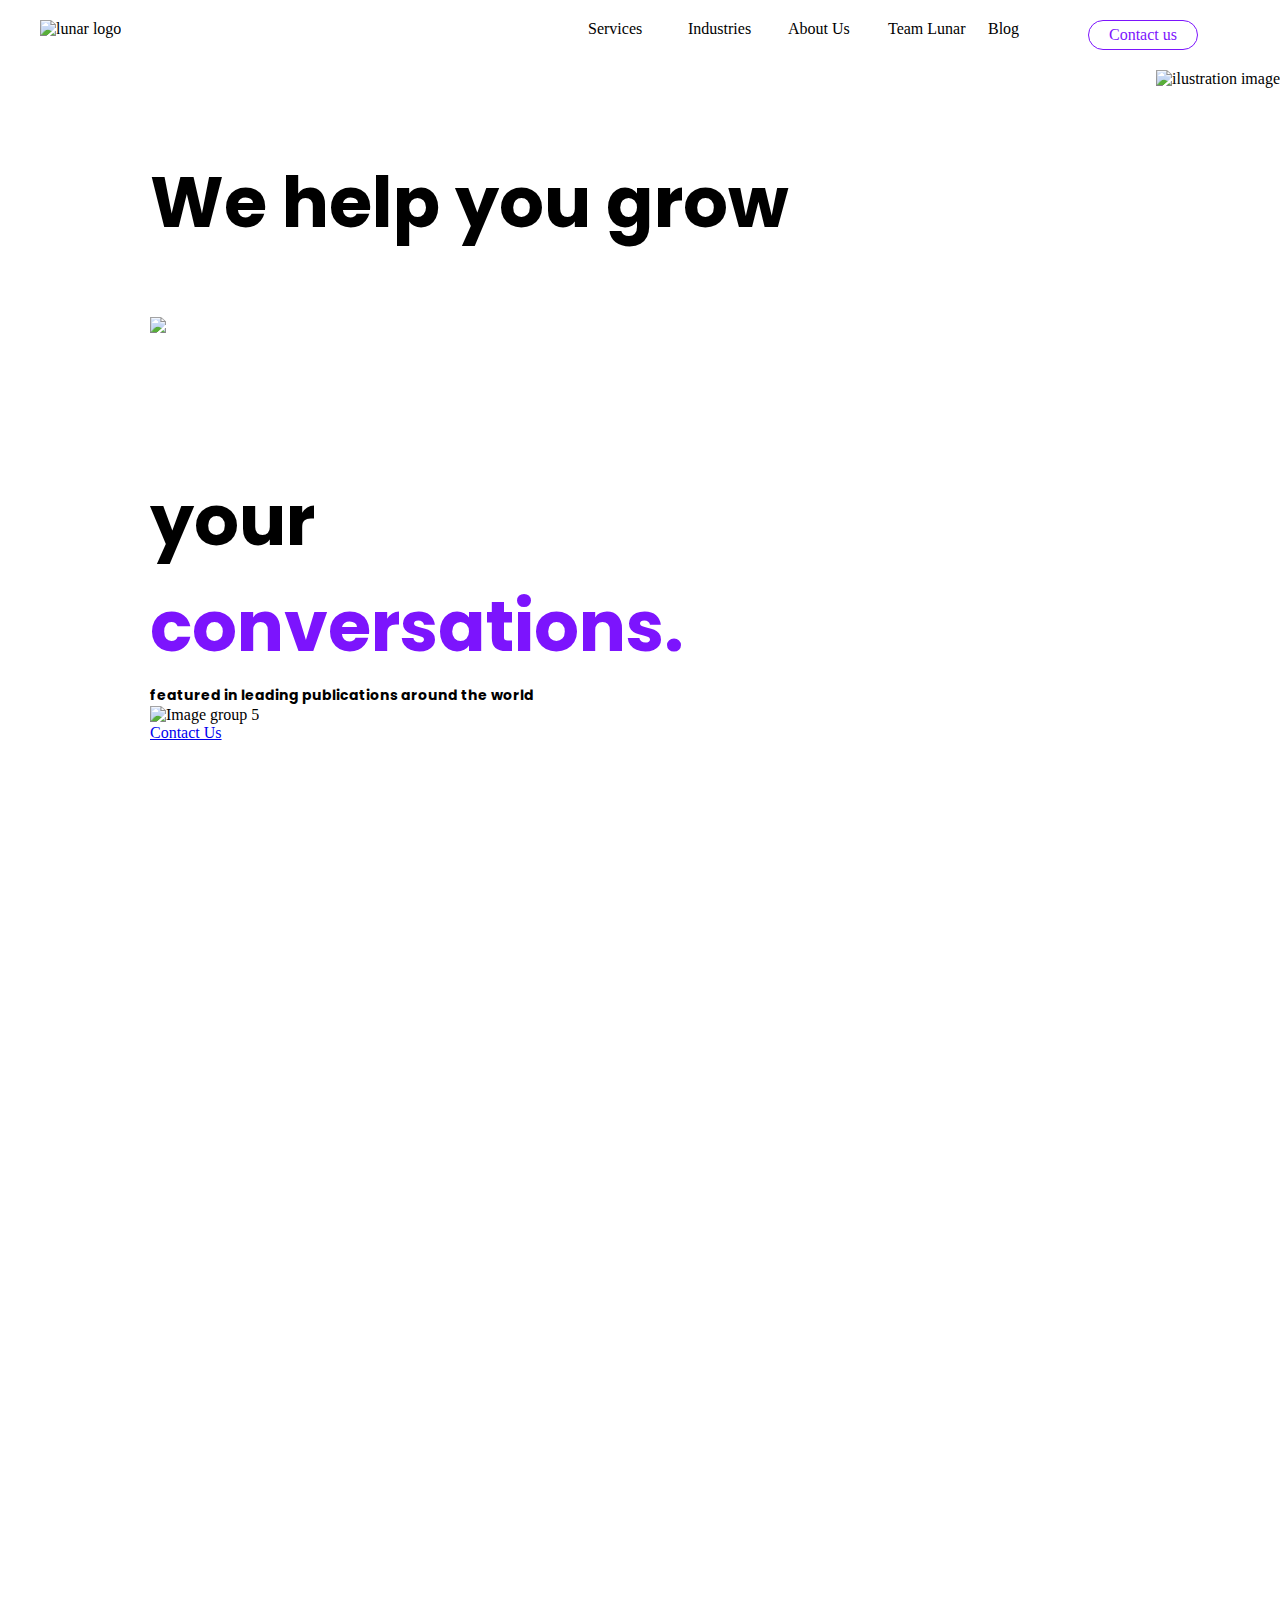
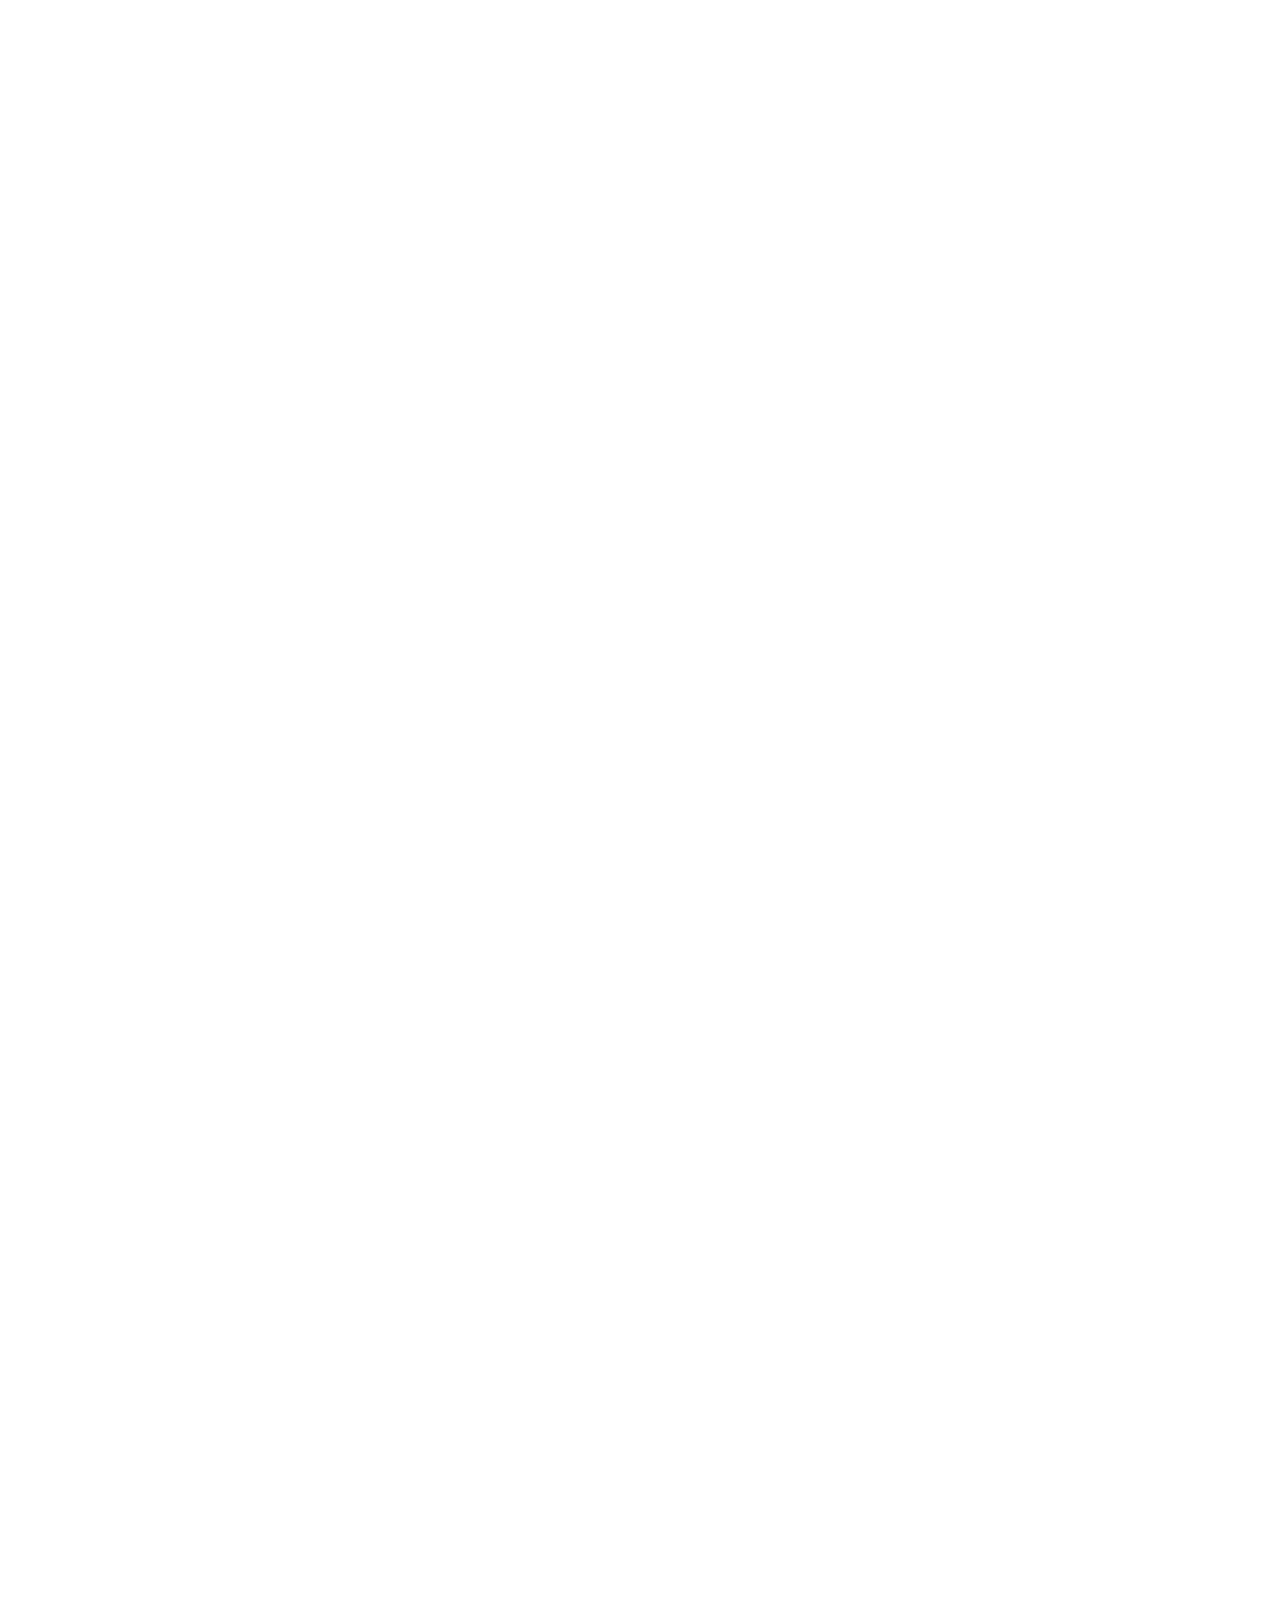
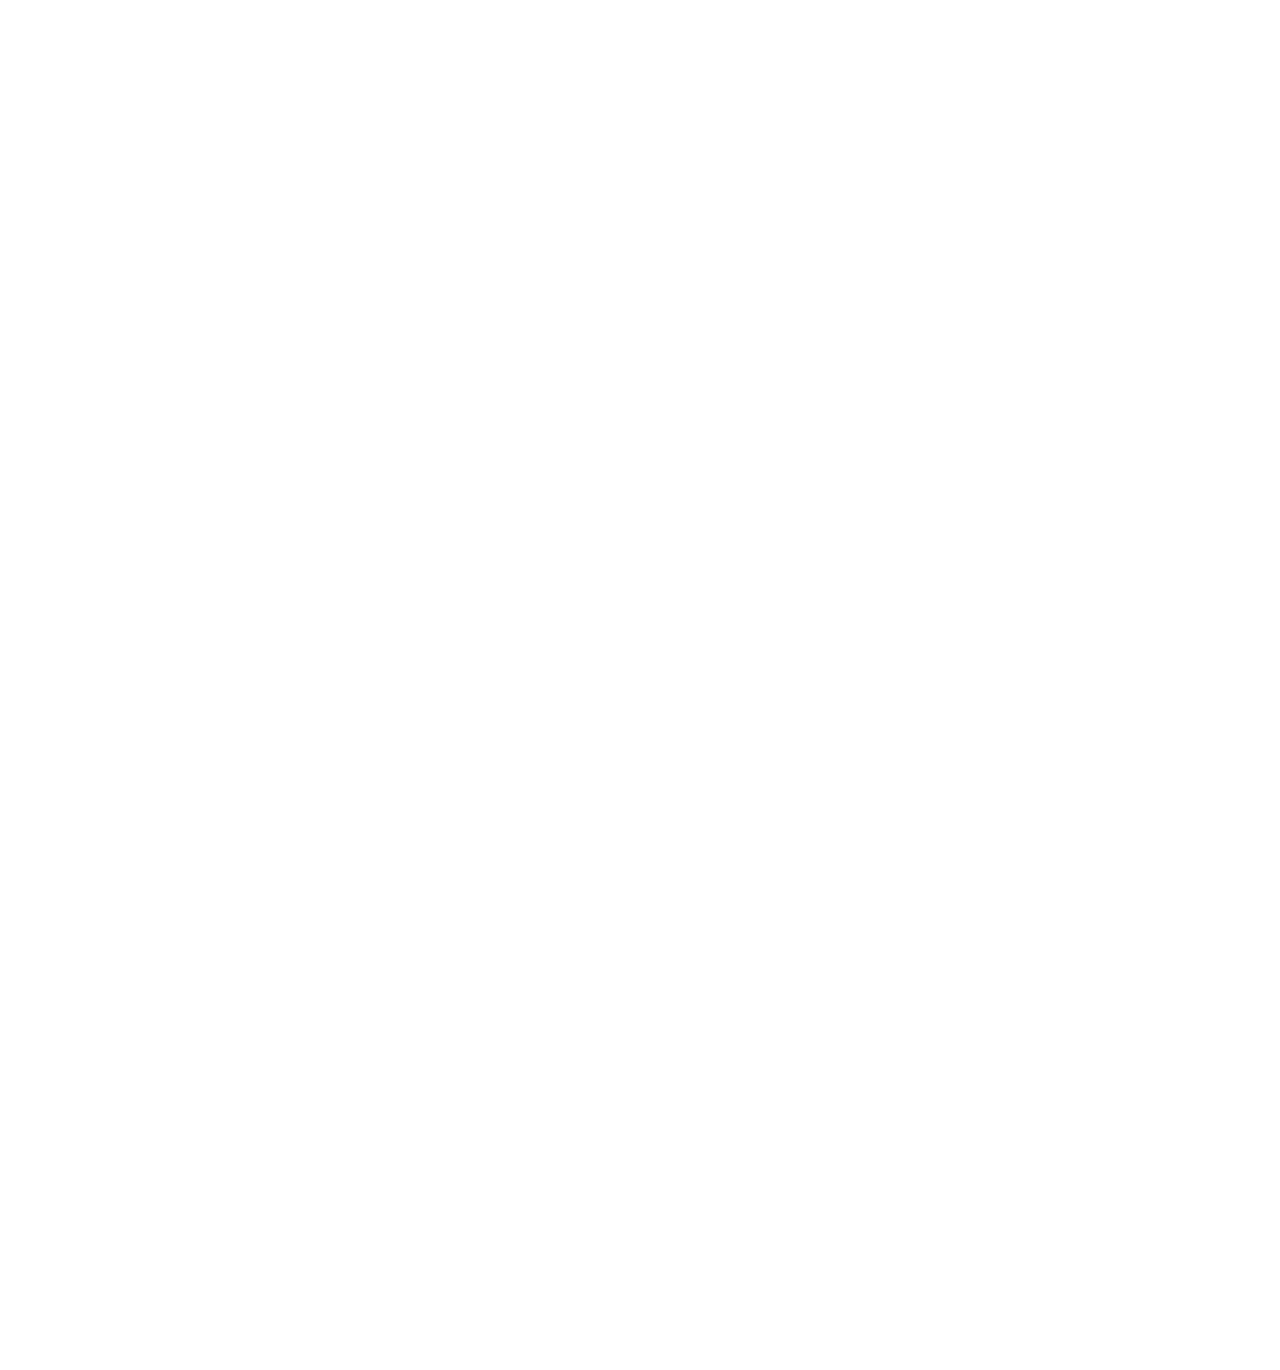
==== images/luna_special.html @ e870022e "second challenge" ====
<!DOCTYPE html>
<html>
<head>
    <meta charset='utf-8'>
    <meta http-equiv='X-UA-Compatible' content='IE=edge'>
    <title>Page Title</title>
    <meta name='viewport' content='width=device-width, initial-scale=1'>
    <link rel='stylesheet' type='text/css' media='screen' href='main.css'>
    <script src='main.js'></script>
    <link href='https://fonts.googleapis.com/css2?family=Poppins:wght@600;700&family=Red+Hat+Display:wght@300&family=Roboto&display=swap');>

    
    <link rel='stylesheet' type='text/css' media='screen' href='luna.css'>
</head>
<body>
    <div>
        <div class="container">       
            <header class='header'>
                <div class="logo">
                    <img src='./image/logo 1.svg' alt='lunar logo'>
                    
                </div>
                <nav class="navbar">
                    <ul>
                        <li><a href="#">Services</a></li> 
                        <li><a href="#">Industries</a></li> 
                        <li><a href="#">About Us</a></li> 
                        <li><a href="#">Team Lunar</a></li> 
                        <li><a href="#">Blog</a></li> 
                
                    </ul>
                    <a href="#" class="btn">Contact us</a>
                    
                </nav>
                
            </header>
            <div class="main-container">
                <section class="hero">
                    <div class="text">
                        <h1> We help you grow
                            <div class="reg"><img src="./image/Rectangle 9.png"></div>
                           <br> your <span style="color: #7c14fd;">conversations.</span></h1>
                        <h6> featured in leading publications around the world</h6>
                        <div class="my-image"><img src="./image/Group 5.svg" alt="Image group 5"></div>
                        <a href="#" class="button">Contact Us</a>
        
                    </div>
                    <div class="image-1">
                        <img src="./image/Illustration.svg" alt="ilustration image">
        
                    </div>
        
        
    </div>
</body>
</html>
---- images/luna.css ----
@import url('https://fonts.googleapis.com/css2?family=Poppins:wght@600;700&family=Red+Hat+Display:wght@300&family=Roboto&display=swap');

*{



    box-sizing: border-box;
    margin: 0;
    padding: 0;
}
h1,h6{ max-width: 100%;}
body {
    --font-family:"poppins", sans-serif;

    line-height: normal;
}



.container{
    max-width:100% ;
    min-height:300%;
    box-shadow: 0px 26px 46px rgba(124, 20, 253, 0.35);
    background: url("./image/Homepage.svg");
    background-size: cover;
    

    
    
}
img{
    max-width:100% ;
    max-height:100% ;
}
.header{

    padding: 20px;
    max-width: 100vw;
    max-height:10%;
    background-color:#ffff;
    display: flex;
    box-shadow: #7c14fd 5px;
    
    
    
    
}
.logo{
    min-width: 20vw;
    margin-left:20px ;
}
.navbar{
    display: flex;
    min-width:80%;
    justify-content:right; 
    align-items: right;
    padding-right:90px ;

}
ul{
    display: flex;
    list-style: none; 
    
    
}
li a{ 
    display:flex;
    justify-content:space-between;
    width: 100px;
    text-decoration: none ;
    color: black;
    
} 
 li a:hover{
    text-decoration:underline;
    color:#7c14fd;
}
.btn{
    background:white;
    text-align:center;
    border:1px solid;
    color:#7c14fd;
    text-decoration:none;
    border-radius:20px;
    padding: 5px 20px;
    height:30px;
    transition:0.4s ease-in-out;
}
.btn:hover{
    background-color:#7C14FD;
    color:#fff;
}
.main-container{
   max-width:100% ;
    min-height:500vh ;
    background-color:rgba(240, 236, 247, 0.45);
    background: url("./image/Homepage.svg");
    background-size: cover;

}

.hero{
    display:flex;
    min-width:100%;
    min-height:100vh;
    justify-content:space-between;
    align-items:right;
    background: url("./image/Wave.svg") no-repeat center center/cover;
    


}
.text{
    margin-left:40px;
    width:50%;
    margin-left: 150px;
    margin-top: 80px;
}
h1{
    font-family:var(--font-family);
    font-weight:700;
    font-size: 70px;
    color:black;
 }
 
 h6{
      font-family:var(--font-family);
      font-size: 14px;
      margin-top: 5px;
      width:900px ;
  }
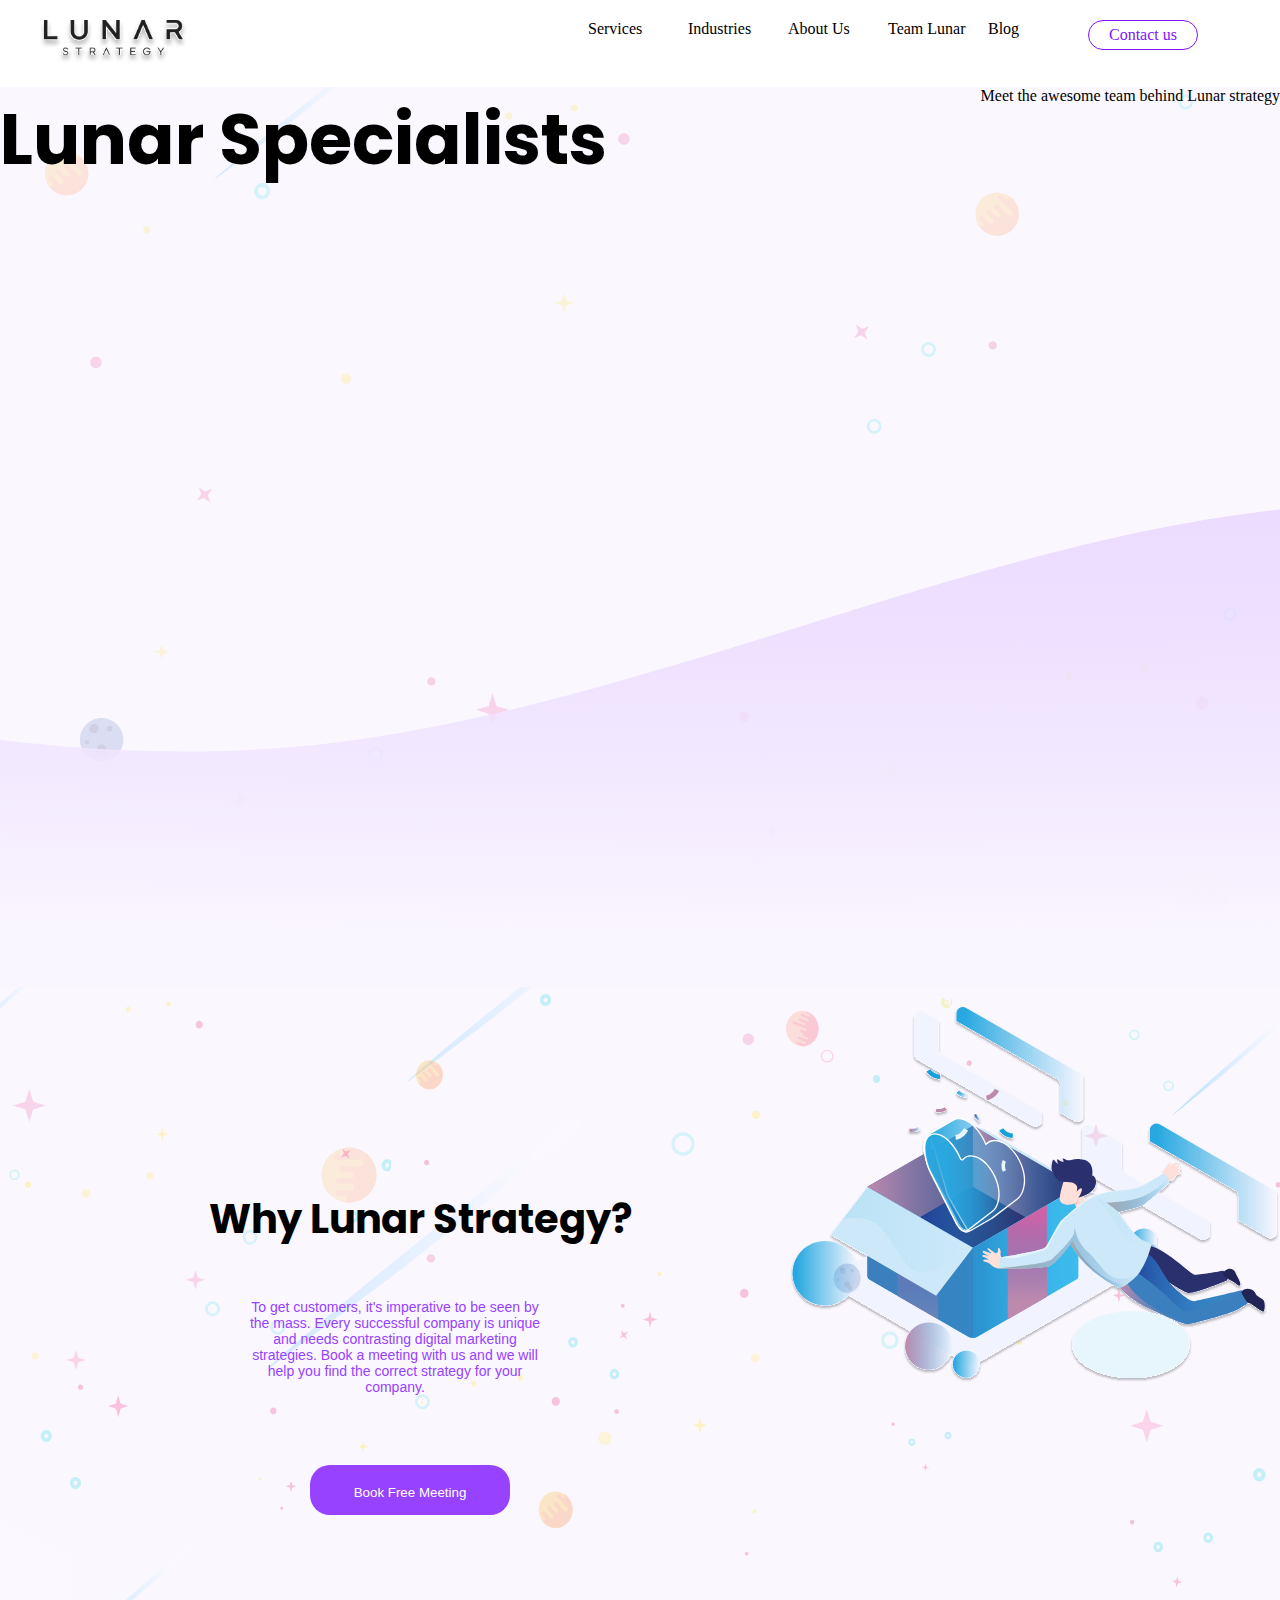
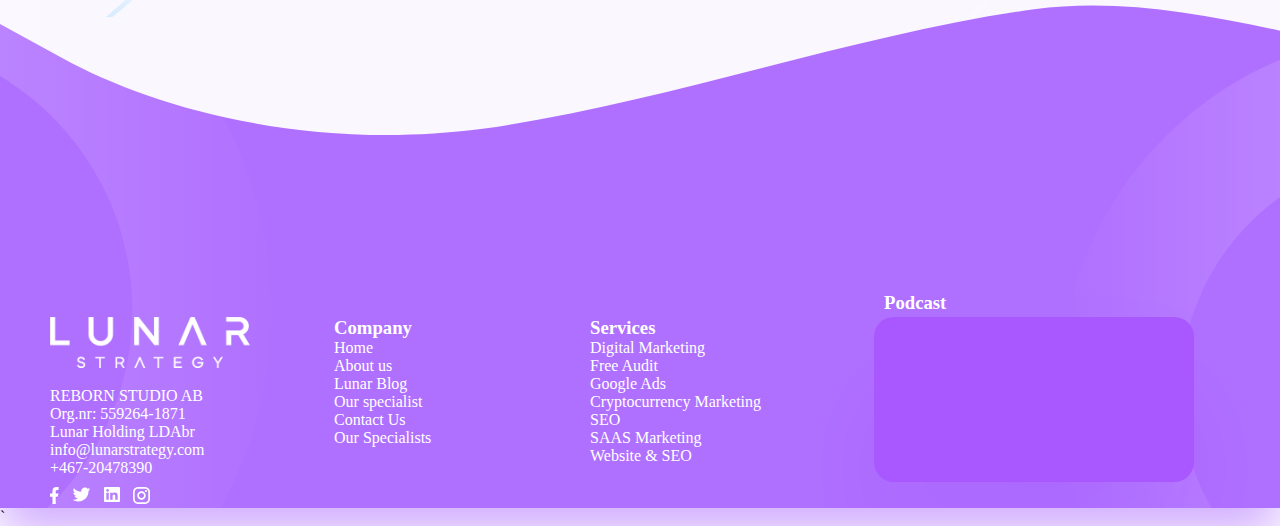
==== commit 60972236: "updated" ====
--- a/images/luna_special.html
+++ b/images/luna_special.html
@@ -17,7 +17,7 @@
         <div class="container">       
             <header class='header'>
                 <div class="logo">
-                    <img src='./image/logo 1.svg' alt='lunar logo'>
+                    <img src='../image/logo 1.svg' alt='lunar logo'>
                     
                 </div>
                 <nav class="navbar">
@@ -34,23 +34,70 @@
                 </nav>
                 
             </header>
-            <div class="main-container">
-                <section class="hero">
-                    <div class="text">
-                        <h1> We help you grow
-                            <div class="reg"><img src="./image/Rectangle 9.png"></div>
-                           <br> your <span style="color: #7c14fd;">conversations.</span></h1>
-                        <h6> featured in leading publications around the world</h6>
-                        <div class="my-image"><img src="./image/Group 5.svg" alt="Image group 5"></div>
-                        <a href="#" class="button">Contact Us</a>
-        
+
+            <div class="hero"> 
+                <h1> Lunar Specialists</h1>
+                <p> Meet the awesome team behind Lunar strategy</p>
+
+            </div>
+
+            <div class="specialist">
+                
+
+            </div>
+            <div class="section6">
+            <div clasS="strategy">
+                
+                    <div class="myl">
+                       <h3>Why Lunar Strategy?</h3> 
+                       <p>To get customers, it's imperative to be seen by the mass. 
+                           Every successful company is unique and needs contrasting digital marketing strategies. 
+                           Book a meeting with us and we will help you find the correct strategy for your company.</p>
+                           <button>Book Free Meeting</button>
                     </div>
-                    <div class="image-1">
-                        <img src="./image/Illustration.svg" alt="ilustration image">
-        
+                    <div class="myli">
+                        <img src="../image/Frame 3.svg">
+    
                     </div>
-        
-        
-    </div>
+            </div>
+            </div>
+
+
+            <footer class="footer">
+                <div class="contact" >
+                    <div class="logo2"><img src="../image/logo_lunar_strategy_white-min 1 (1).svg"></div>
+                    <p>REBORN STUDIO AB</p>
+                    <p>Org.nr: 559264-1871</p>
+                    <p>Lunar Holding LDAbr</p>
+                    <p> info@lunarstrategy.com</p>
+                    <p> +467-20478390</p>
+                    <diV class="icon"> 
+                        <div class="facebook"> <img src="../image/Vector (5).svg"></diV><div class="twitter"> <img src="../image/Vector (2).svg"> </div>
+                        <div class="linkedin"> <img src="../image/Vector (3).svg"></div><div class="instagram"><img src="../image/Vector (4).svg"></div>
+                    </diV>
+                </div>
+                <div class="company">
+                    <h3>Company</h3>
+                    <p>Home</p>
+                    <p>About us</p>
+                    <p>Lunar Blog</p>
+                    <p>Our specialist</p>
+                    <p> Contact Us</p>
+                    <p>Our Specialists
+                    </p>
+                </div>
+                <div class="services">
+                    <h3>Services</h3>
+                    <p>Digital Marketing<br>Free Audit<br>Google Ads<br>
+                        Cryptocurrency Marketing<br>SEO <br>SAAS Marketing<br> Website & SEO<br></p>
+                    </div>
+                    <div class="podcastview">
+                        <div class="h6"><h3>Podcast</h3> </div> 
+                        <div class="podcast"></div>
+                    </div>
+                </footer>
+            </div>
+             
+
 </body>
-</html>+</html>`    --- a/images/luna.css
+++ b/images/luna.css
@@ -21,7 +21,7 @@
     max-width:100% ;
     min-height:300%;
     box-shadow: 0px 26px 46px rgba(124, 20, 253, 0.35);
-    background: url("./image/Homepage.svg");
+    background: url("../image/Homepage.svg");
     background-size: cover;
     
 
@@ -94,7 +94,7 @@
    max-width:100% ;
     min-height:500vh ;
     background-color:rgba(240, 236, 247, 0.45);
-    background: url("./image/Homepage.svg");
+    background: url("../image/Homepage.svg");
     background-size: cover;
 
 }
@@ -105,7 +105,7 @@
     min-height:100vh;
     justify-content:space-between;
     align-items:right;
-    background: url("./image/Wave.svg") no-repeat center center/cover;
+    background: url("../image/Wave.svg") no-repeat center center/cover;
     
 
 
@@ -128,4 +128,155 @@
       font-size: 14px;
       margin-top: 5px;
       width:900px ;
-  }+  }
+  .section6{
+    display:flex;
+    max-width: 100%;
+    min-height:50vh;
+    justify-content:space-between;
+    align-items:center;
+    text-align: center;
+    
+    background:url("../image/Background.svg")
+     no-repeat center center/cover;
+}
+.strategy{
+    display:flex;
+    justify-content: space-between;
+    text-align:center;
+    align-items: center;
+    margin: auto;
+
+}
+.myl{
+    color:#9642FF;
+    margin:400px 150px;
+    width:50%;
+    margin-top:500px;
+}
+.myl>h3{
+    color:black;
+    font-size:40px;
+    margin-left:50px;
+    font-family:"poppins" ;
+}
+.myl>p{
+    margin:0px 100px;
+    padding:0px 90px;
+    text-align:center;
+    margin: 50px 0px;
+    font-family: sans-serif;
+    font-size: 14px;
+}
+.myl>button{
+    border-radius:20px;
+    padding:20px;
+    background:#9642FF;
+    margin: auto;
+    margin-top: 20px;
+    width: 200px;
+    height:50px;
+    border:none;
+    color:#fff;
+    margin-left:30px
+    
+}
+.myl>button:hover{
+    background:white;
+    transition:0.3s ease-in-out;
+    color: #9642FF;
+}
+
+.myli{
+    margin:auto;
+    width: 50%;
+    margin-top:20px;
+}
+
+.footer{
+  display:grid; 
+  grid-template-columns:  30% 20% 30% 20% ; 
+  grid-row: 2/4;
+  margin-top:-200px;
+  
+    
+    background: url("../image/Group\ 129.svg") no-repeat center center/cover;
+    min-height:;
+    
+
+    overflow: hidden;
+    padding-top: 500px;
+    
+
+}
+.contact{
+    margin-left: px; 
+    color:white;
+    margin-left: 50px;
+   
+}
+.company{
+    margin-left: -50px;
+    color:white;
+    margin-bottom: 20px;
+
+}
+.services{
+    margin-left:-50px;
+    color:white;
+    margin-bottom:20px;
+
+}
+.h6{
+    
+    color:white;
+    margin-bottom: 160px;
+    position:absolute;
+    bottom:-2px;
+    padding: 10px;
+    
+    
+}
+
+    
+
+.podcastview{
+    background:#A957FF;
+box-shadow: 0px 69px 114px rgba(124, 20, 253, 0.08);
+border-radius: 20px ;
+height: 165px;
+width:320px ;
+position: relative;
+margin-left:-150px ;
+color:white;
+
+
+}
+.logo2{
+    margin-bottom: 15px;
+}
+.icon{
+    margin-top:10px ;
+    display:flex;
+    width:100px ;
+
+
+}
+.facebook{
+    margin-right: 13px;
+
+}
+.twitter{
+    margin-right: 13px;
+}
+.linkedin{
+    margin-right: 13px;
+}
+
+
+.strategy{
+    display:"flex";
+    justify-content:center;
+    width:100%;
+    height:70vh;
+}